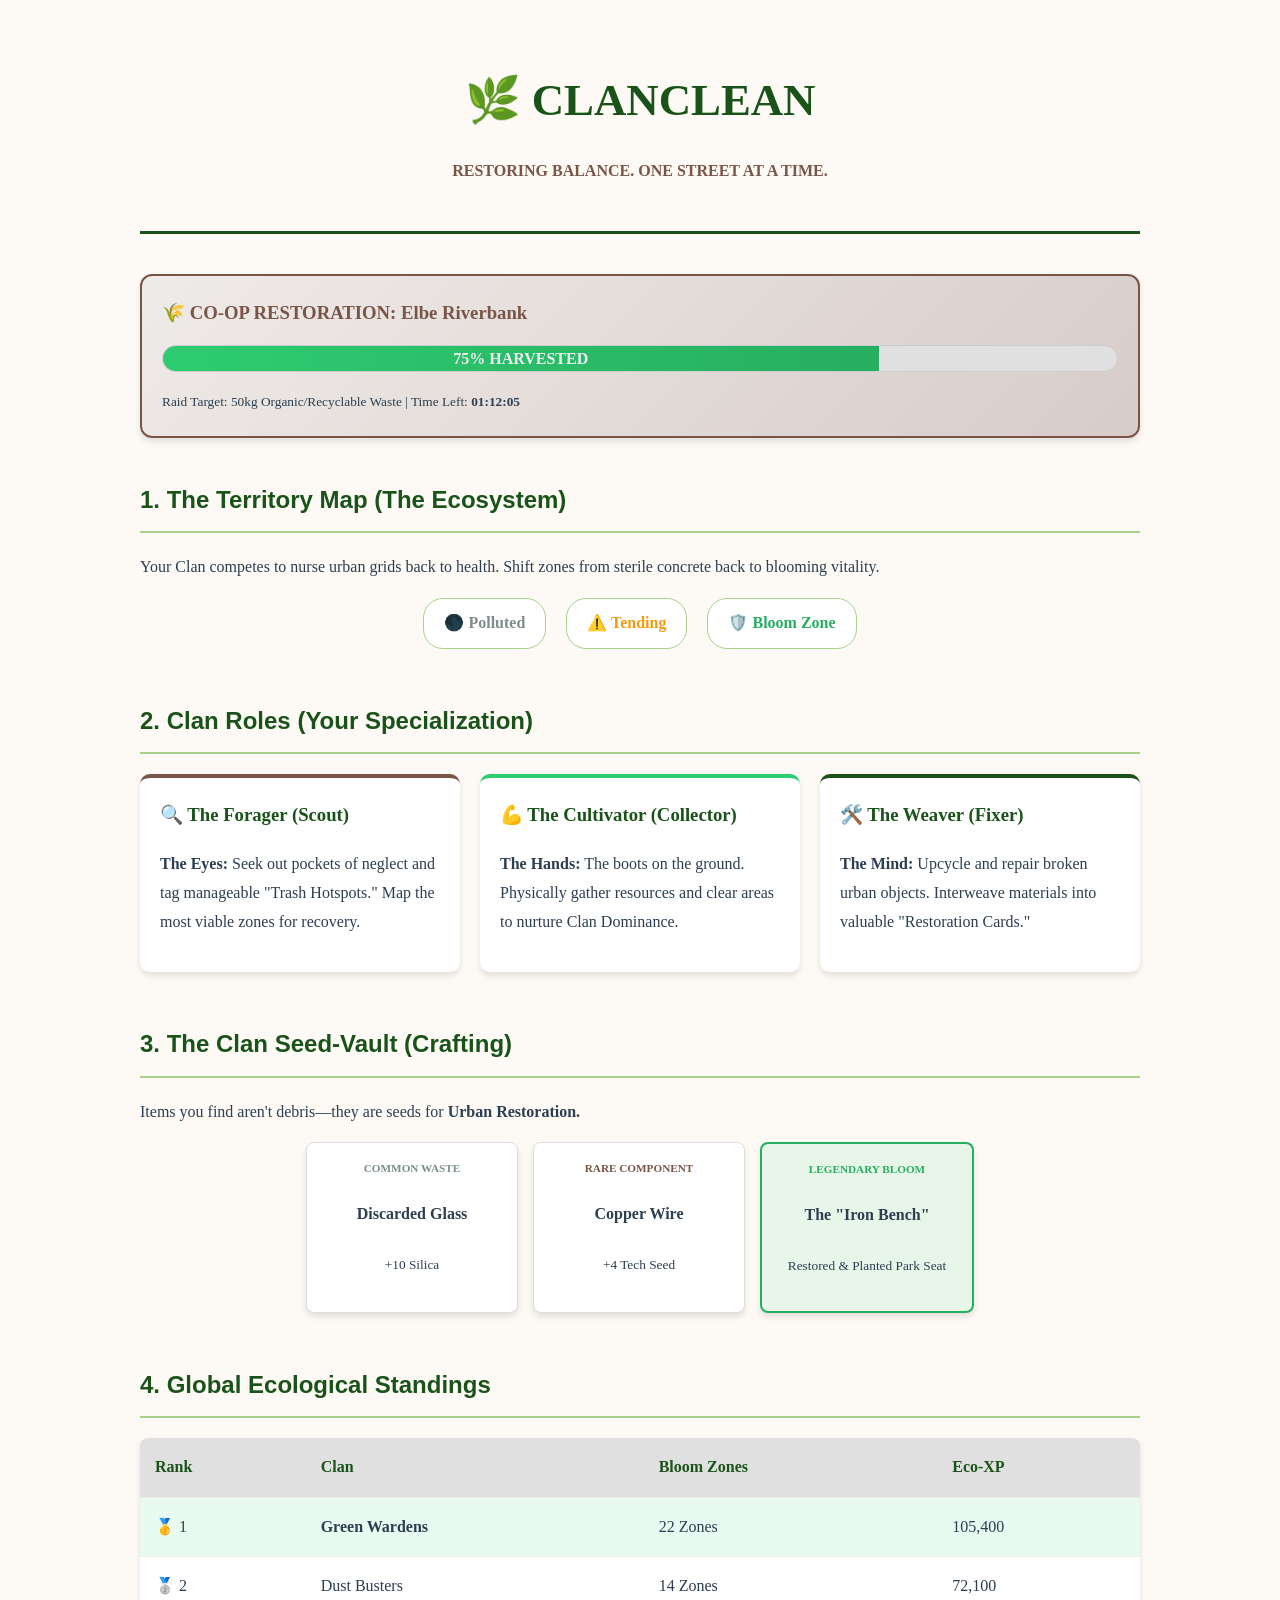
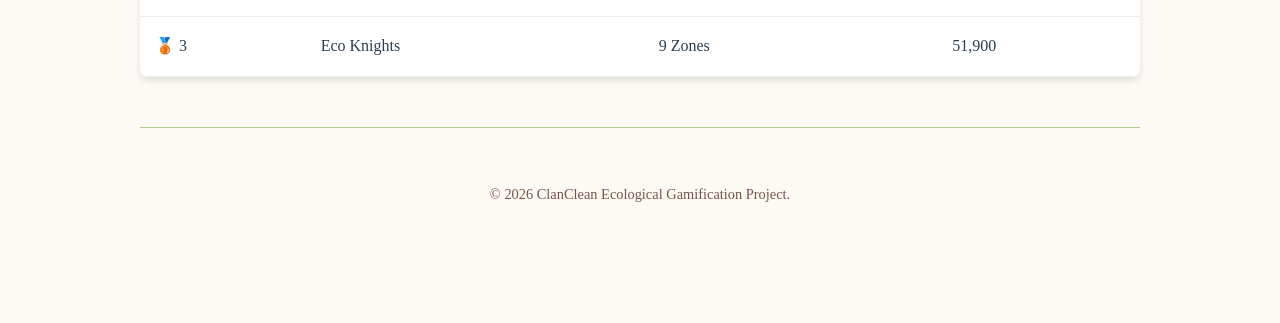
==== index.html @ 8241c1fa "Add files via upload" ====
<!DOCTYPE html>
<html lang="en">
<head>
    <meta charset="UTF-8">
    <meta name="viewport" content="width=device-width, initial-scale=1.0">
    <title>ClanClean | Nature Reclaiming the Streets</title>
    <style>
        /* Updated Nature/Earth Tone Palette */
        :root {
            /* Core Colors */
            --forest-green: #1a531a;    /* Titles, Main Borders */
            --moss-green: #a7d08c;      /* Backgrounds, Accents */
            --sapling-green: #2ecc71;   /* Active/Positive Indicators */
            --earth-brown: #795548;     /* Raid warning, Text highlights */
            
            /* Rarity/Status */
            --pollution-gray: #7f8c8d;
            --status-cleaning: #f39c12; /* Warm Orange/Yellow */
            --rarity-restored: #27ae60;
            
            /* Neutrals */
            --sand-bg: #fdfaf5;         /* Main Page Background */
            --stone-bg: #e0e0e0;        /* Alternative Backgrounds */
            --leaf-card: #ffffff;       /* Card Backgrounds */
            --text-dark: #2c3e50;
            --text-light: #ecf0f1;

            /* UI Effects */
            --shadow-soft: 0 4px 6px rgba(0, 0, 0, 0.1);
        }

        body {
            font-family: 'Georgia', serif; /* A softer, more organic serif font */
            background-color: var(--sand-bg);
            color: var(--text-dark);
            line-height: 1.8;
            margin: 0;
            padding: 0;
        }

        .container {
            max-width: 1000px;
            margin: 40px auto;
            padding: 20px;
        }

        header {
            text-align: center;
            border-bottom: 3px solid var(--forest-green);
            padding-bottom: 30px;
            margin-bottom: 40px;
            color: var(--forest-green);
        }

        h1 { font-size: 2.8rem; margin: 0; font-weight: bold; }
        .subtitle { color: var(--earth-brown); font-weight: bold; text-transform: uppercase; }

        /* Global Status Bar (Raid) - Now using Earth Browns */
        .raid-alert {
            background: linear-gradient(135deg, #efebe9, #d7ccc8);
            border: 2px solid var(--earth-brown);
            padding: 20px;
            border-radius: 12px;
            margin-bottom: 40px;
            box-shadow: var(--shadow-soft);
        }

        .progress-container {
            background: var(--stone-bg);
            border-radius: 20px;
            height: 25px;
            overflow: hidden;
            margin: 15px 0;
            border: 1px solid #ccc;
        }

        .progress-bar {
            background: linear-gradient(90deg, var(--sapling-green), var(--rarity-restored));
            height: 100%;
            text-align: center;
            font-weight: bold;
            color: var(--text-light);
            line-height: 25px;
            width: 75%; /* Updated progress */
            transition: width 1s ease-in-out;
        }

        /* Content Sections */
        section { margin-bottom: 50px; }
        h2 { 
            color: var(--forest-green); 
            border-bottom: 2px solid var(--moss-green); 
            padding-bottom: 10px; 
            font-family: 'Helvetica Neue', sans-serif; /* Clean sans-serif for headings */
        }

        /* Zone Status Icons */
        .zone-status {
            list-style: none;
            padding: 0;
            display: flex;
            gap: 20px;
            justify-content: center;
            flex-wrap: wrap;
        }
        
        .zone-status li {
            background: var(--leaf-card);
            padding: 10px 20px;
            border-radius: 20px;
            border: 1px solid var(--moss-green);
            font-weight: bold;
        }

        /* Role Cards - Softer and Greener */
        .roles-grid {
            display: grid;
            grid-template-columns: repeat(auto-fit, minmax(280px, 1fr));
            gap: 20px;
        }

        .role-card {
            background: var(--leaf-card);
            padding: 20px;
            border-radius: 10px;
            border-top: 4px solid var(--earth-brown);
            box-shadow: var(--shadow-soft);
        }
        
        .role-card h3 { color: var(--forest-green); margin-top: 0; }

        /* Crafting / Rarity Items (Clan Vault) */
        .vault-grid {
            display: flex;
            gap: 15px;
            flex-wrap: wrap;
            justify-content: center;
        }

        .item-card {
            background: var(--leaf-card);
            padding: 15px;
            border-radius: 8px;
            width: 180px;
            text-align: center;
            border: 1px solid #ddd;
            box-shadow: var(--shadow-soft);
        }

        .rarity-restored-item { 
            border: 2px solid var(--rarity-restored); 
            background-color: #e8f5e9;
        }
        
        .rarity-tag { font-size: 0.7rem; font-weight: bold; text-transform: uppercase; display: block; margin-bottom: 5px; }

        /* Leaderboard - Clean, Light table */
        table { width: 100%; border-collapse: collapse; background: var(--leaf-card); border-radius: 8px; overflow: hidden; box-shadow: var(--shadow-soft); }
        th, td { padding: 15px; text-align: left; border-bottom: 1px solid #eee; }
        th { background: var(--stone-bg); color: var(--forest-green); }
        .highlight { background: rgba(46, 204, 113, 0.1); } /* Light green highlight */

        footer { text-align: center; padding: 40px; color: var(--earth-brown); font-size: 0.9rem; border-top: 1px solid var(--moss-green); }
    </style>
</head>
<body>

<div class="container">
    <header>
        <h1>🌿 CLANCLEAN</h1>
        <p class="subtitle">RESTORING BALANCE. ONE STREET AT A TIME.</p>
    </header>

    <section class="raid-alert">
        <h3 style="margin:0; color: var(--earth-brown);">🌾 CO-OP RESTORATION: Elbe Riverbank</h3>
        <div class="progress-container">
            <div class="progress-bar">75% HARVESTED</div>
        </div>
        <p style="margin: 5px 0 0 0;"><small>Raid Target: 50kg Organic/Recyclable Waste | Time Left: <strong>01:12:05</strong></small></p>
    </section>

    <section>
        <h2>1. The Territory Map (The Ecosystem)</h2>
        <p>Your Clan competes to nurse urban grids back to health. Shift zones from sterile concrete back to blooming vitality.</p>
        <ul class="zone-status">
            <li style="color: var(--pollution-gray);">🌑 Polluted</li>
            <li style="color: var(--status-cleaning);">⚠️ Tending</li>
            <li style="color: var(--rarity-restored);">🛡️ Bloom Zone</li>
        </ul>
    </section>

    <section>
        <h2>2. Clan Roles (Your Specialization)</h2>
        <div class="roles-grid">
            <div class="role-card">
                <h3>🔍 The Forager (Scout)</h3>
                <p><strong>The Eyes:</strong> Seek out pockets of neglect and tag manageable "Trash Hotspots." Map the most viable zones for recovery.</p>
            </div>
            <div class="role-card" style="border-top-color: var(--sapling-green);">
                <h3>💪 The Cultivator (Collector)</h3>
                <p><strong>The Hands:</strong> The boots on the ground. Physically gather resources and clear areas to nurture Clan Dominance.</p>
            </div>
            <div class="role-card" style="border-top-color: var(--forest-green);">
                <h3>🛠️ The Weaver (Fixer)</h3>
                <p><strong>The Mind:</strong> Upcycle and repair broken urban objects. Interweave materials into valuable "Restoration Cards."</p>
            </div>
        </div>
    </section>

    <section>
        <h2>3. The Clan Seed-Vault (Crafting)</h2>
        <p>Items you find aren't debris—they are seeds for <strong>Urban Restoration.</strong></p>
        <div class="vault-grid">
            <div class="item-card">
                <span class="rarity-tag" style="color: var(--pollution-gray);">Common Waste</span>
                <h4>Discarded Glass</h4>
                <p><small>+10 Silica</small></p>
            </div>
            <div class="item-card">
                <span class="rarity-tag" style="color: var(--earth-brown);">Rare Component</span>
                <h4>Copper Wire</h4>
                <p><small>+4 Tech Seed</small></p>
            </div>
            <div class="item-card rarity-restored-item">
                <span class="rarity-tag" style="color: var(--rarity-restored);">Legendary Bloom</span>
                <h4>The "Iron Bench"</h4>
                <p><small>Restored & Planted Park Seat</small></p>
            </div>
        </div>
    </section>

    <section>
        <h2>4. Global Ecological Standings</h2>
        <table>
            <thead>
                <tr>
                    <th>Rank</th>
                    <th>Clan</th>
                    <th>Bloom Zones</th>
                    <th>Eco-XP</th>
                </tr>
            </thead>
            <tbody>
                <tr class="highlight">
                    <td>🥇 1</td>
                    <td><strong>Green Wardens</strong></td>
                    <td>22 Zones</td>
                    <td>105,400</td>
                </tr>
                <tr>
                    <td>🥈 2</td>
                    <td>Dust Busters</td>
                    <td>14 Zones</td>
                    <td>72,100</td>
                </tr>
                <tr>
                    <td>🥉 3</td>
                    <td>Eco Knights</td>
                    <td>9 Zones</td>
                    <td>51,900</td>
                </tr>
            </tbody>
        </table>
    </section>

    <footer>
        <p>&copy; 2026 ClanClean Ecological Gamification Project.</p>
    </footer>
</div>

</body>
</html>
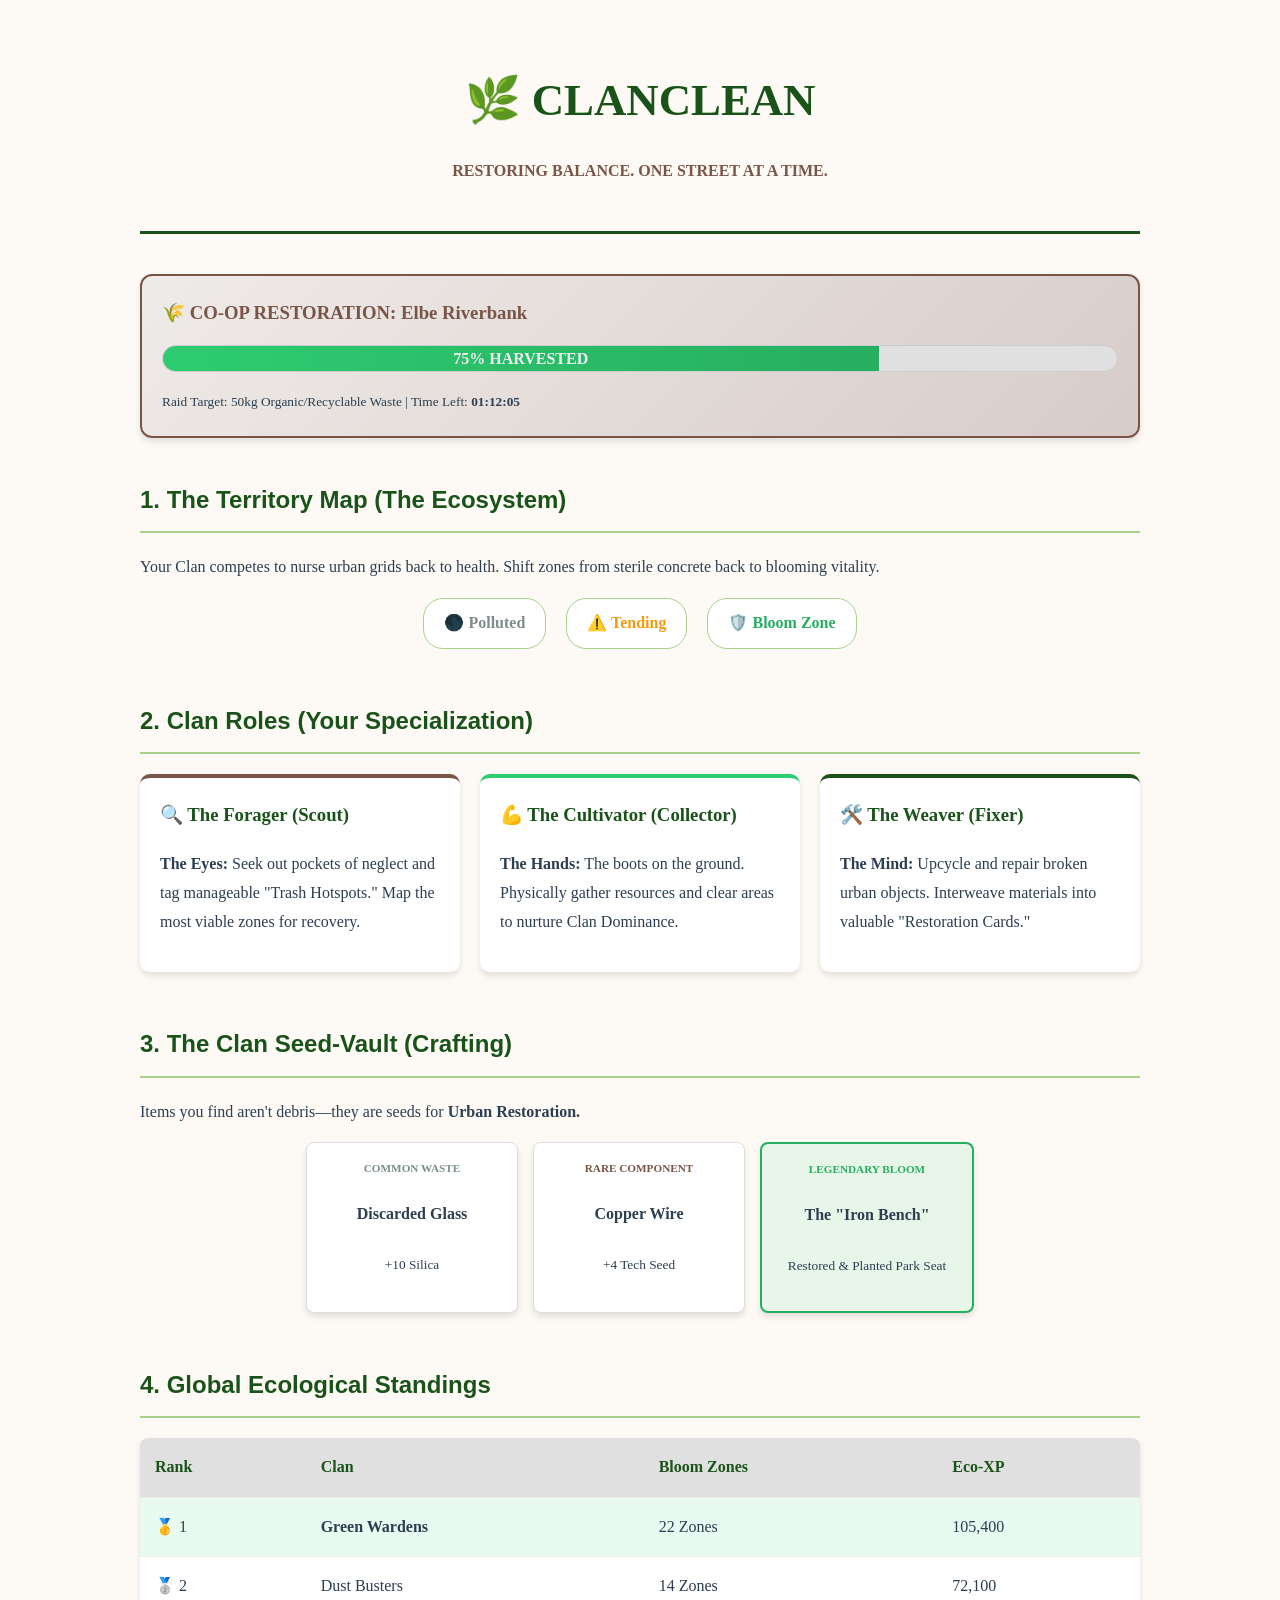
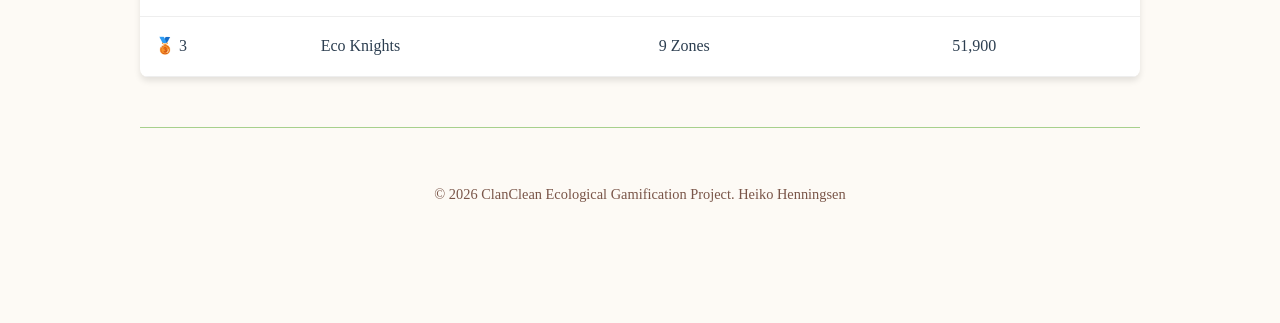
==== commit fe07603b: "Update index.html" ====
--- a/index.html
+++ b/index.html
@@ -264,9 +264,9 @@
     </section>
 
     <footer>
-        <p>&copy; 2026 ClanClean Ecological Gamification Project.</p>
+        <p>&copy; 2026 ClanClean Ecological Gamification Project. Heiko Henningsen</p>
     </footer>
 </div>
 
 </body>
-</html>+</html>
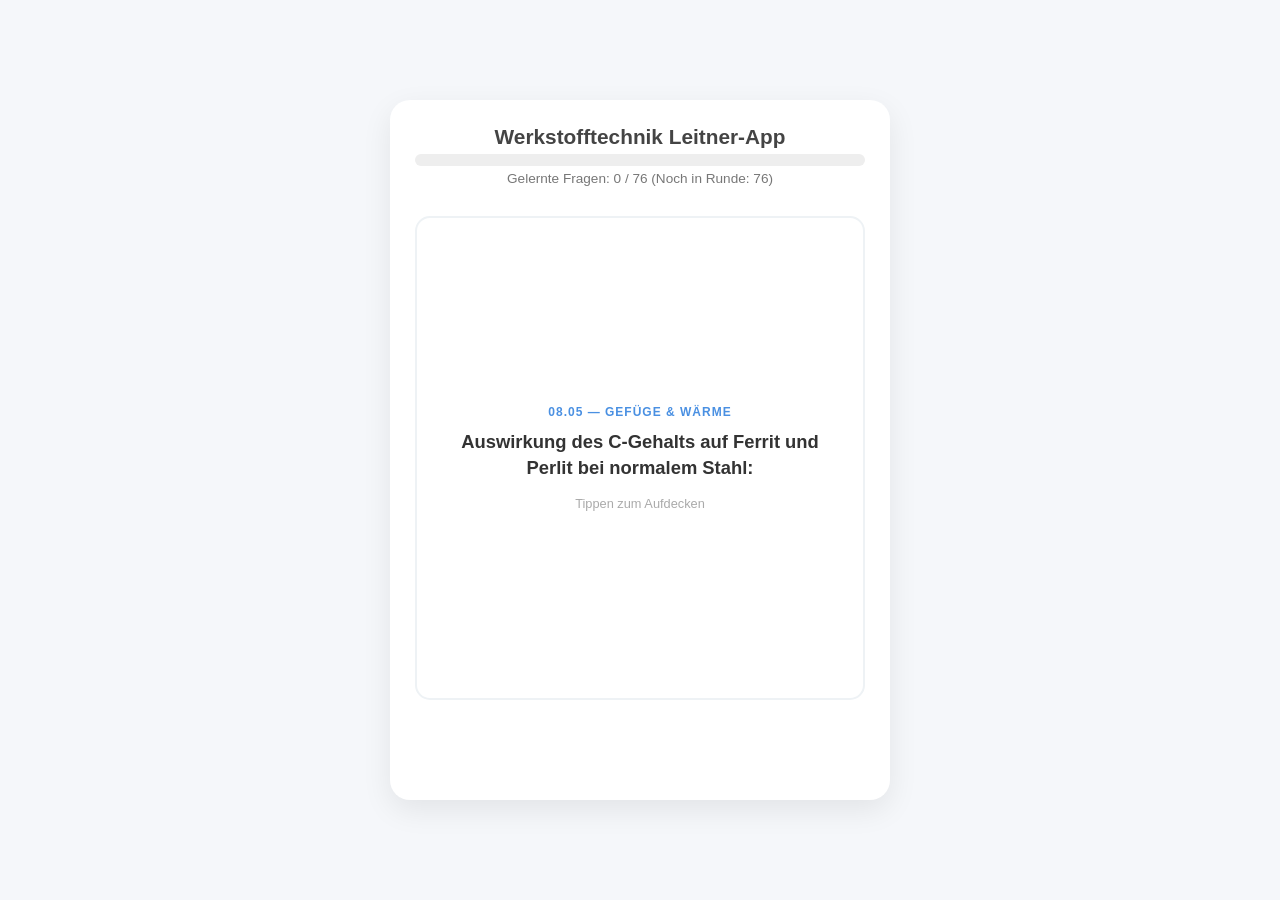
==== commit d5497137: "Rename werkstofftechnik.html to index.html" ====
--- a/index.html
+++ b/index.html
@@ -1,272 +1,291 @@
-<!DOCTYPE html>
-<html lang="en">
-<head>
-    <meta charset="UTF-8">
-    <meta name="viewport" content="width=device-width, initial-scale=1.0">
-    <title>ClanClean | Nature Reclaiming the Streets</title>
-    <style>
-        /* Updated Nature/Earth Tone Palette */
-        :root {
-            /* Core Colors */
-            --forest-green: #1a531a;    /* Titles, Main Borders */
-            --moss-green: #a7d08c;      /* Backgrounds, Accents */
-            --sapling-green: #2ecc71;   /* Active/Positive Indicators */
-            --earth-brown: #795548;     /* Raid warning, Text highlights */
-            
-            /* Rarity/Status */
-            --pollution-gray: #7f8c8d;
-            --status-cleaning: #f39c12; /* Warm Orange/Yellow */
-            --rarity-restored: #27ae60;
-            
-            /* Neutrals */
-            --sand-bg: #fdfaf5;         /* Main Page Background */
-            --stone-bg: #e0e0e0;        /* Alternative Backgrounds */
-            --leaf-card: #ffffff;       /* Card Backgrounds */
-            --text-dark: #2c3e50;
-            --text-light: #ecf0f1;
-
-            /* UI Effects */
-            --shadow-soft: 0 4px 6px rgba(0, 0, 0, 0.1);
-        }
-
-        body {
-            font-family: 'Georgia', serif; /* A softer, more organic serif font */
-            background-color: var(--sand-bg);
-            color: var(--text-dark);
-            line-height: 1.8;
-            margin: 0;
-            padding: 0;
-        }
-
-        .container {
-            max-width: 1000px;
-            margin: 40px auto;
-            padding: 20px;
-        }
-
-        header {
-            text-align: center;
-            border-bottom: 3px solid var(--forest-green);
-            padding-bottom: 30px;
-            margin-bottom: 40px;
-            color: var(--forest-green);
-        }
-
-        h1 { font-size: 2.8rem; margin: 0; font-weight: bold; }
-        .subtitle { color: var(--earth-brown); font-weight: bold; text-transform: uppercase; }
-
-        /* Global Status Bar (Raid) - Now using Earth Browns */
-        .raid-alert {
-            background: linear-gradient(135deg, #efebe9, #d7ccc8);
-            border: 2px solid var(--earth-brown);
-            padding: 20px;
-            border-radius: 12px;
-            margin-bottom: 40px;
-            box-shadow: var(--shadow-soft);
-        }
-
-        .progress-container {
-            background: var(--stone-bg);
-            border-radius: 20px;
-            height: 25px;
-            overflow: hidden;
-            margin: 15px 0;
-            border: 1px solid #ccc;
-        }
-
-        .progress-bar {
-            background: linear-gradient(90deg, var(--sapling-green), var(--rarity-restored));
-            height: 100%;
-            text-align: center;
-            font-weight: bold;
-            color: var(--text-light);
-            line-height: 25px;
-            width: 75%; /* Updated progress */
-            transition: width 1s ease-in-out;
-        }
-
-        /* Content Sections */
-        section { margin-bottom: 50px; }
-        h2 { 
-            color: var(--forest-green); 
-            border-bottom: 2px solid var(--moss-green); 
-            padding-bottom: 10px; 
-            font-family: 'Helvetica Neue', sans-serif; /* Clean sans-serif for headings */
-        }
-
-        /* Zone Status Icons */
-        .zone-status {
-            list-style: none;
-            padding: 0;
-            display: flex;
-            gap: 20px;
-            justify-content: center;
-            flex-wrap: wrap;
-        }
-        
-        .zone-status li {
-            background: var(--leaf-card);
-            padding: 10px 20px;
-            border-radius: 20px;
-            border: 1px solid var(--moss-green);
-            font-weight: bold;
-        }
-
-        /* Role Cards - Softer and Greener */
-        .roles-grid {
-            display: grid;
-            grid-template-columns: repeat(auto-fit, minmax(280px, 1fr));
-            gap: 20px;
-        }
-
-        .role-card {
-            background: var(--leaf-card);
-            padding: 20px;
-            border-radius: 10px;
-            border-top: 4px solid var(--earth-brown);
-            box-shadow: var(--shadow-soft);
-        }
-        
-        .role-card h3 { color: var(--forest-green); margin-top: 0; }
-
-        /* Crafting / Rarity Items (Clan Vault) */
-        .vault-grid {
-            display: flex;
-            gap: 15px;
-            flex-wrap: wrap;
-            justify-content: center;
-        }
-
-        .item-card {
-            background: var(--leaf-card);
-            padding: 15px;
-            border-radius: 8px;
-            width: 180px;
-            text-align: center;
-            border: 1px solid #ddd;
-            box-shadow: var(--shadow-soft);
-        }
-
-        .rarity-restored-item { 
-            border: 2px solid var(--rarity-restored); 
-            background-color: #e8f5e9;
-        }
-        
-        .rarity-tag { font-size: 0.7rem; font-weight: bold; text-transform: uppercase; display: block; margin-bottom: 5px; }
-
-        /* Leaderboard - Clean, Light table */
-        table { width: 100%; border-collapse: collapse; background: var(--leaf-card); border-radius: 8px; overflow: hidden; box-shadow: var(--shadow-soft); }
-        th, td { padding: 15px; text-align: left; border-bottom: 1px solid #eee; }
-        th { background: var(--stone-bg); color: var(--forest-green); }
-        .highlight { background: rgba(46, 204, 113, 0.1); } /* Light green highlight */
-
-        footer { text-align: center; padding: 40px; color: var(--earth-brown); font-size: 0.9rem; border-top: 1px solid var(--moss-green); }
-    </style>
-</head>
-<body>
-
-<div class="container">
-    <header>
-        <h1>🌿 CLANCLEAN</h1>
-        <p class="subtitle">RESTORING BALANCE. ONE STREET AT A TIME.</p>
-    </header>
-
-    <section class="raid-alert">
-        <h3 style="margin:0; color: var(--earth-brown);">🌾 CO-OP RESTORATION: Elbe Riverbank</h3>
-        <div class="progress-container">
-            <div class="progress-bar">75% HARVESTED</div>
-        </div>
-        <p style="margin: 5px 0 0 0;"><small>Raid Target: 50kg Organic/Recyclable Waste | Time Left: <strong>01:12:05</strong></small></p>
-    </section>
-
-    <section>
-        <h2>1. The Territory Map (The Ecosystem)</h2>
-        <p>Your Clan competes to nurse urban grids back to health. Shift zones from sterile concrete back to blooming vitality.</p>
-        <ul class="zone-status">
-            <li style="color: var(--pollution-gray);">🌑 Polluted</li>
-            <li style="color: var(--status-cleaning);">⚠️ Tending</li>
-            <li style="color: var(--rarity-restored);">🛡️ Bloom Zone</li>
-        </ul>
-    </section>
-
-    <section>
-        <h2>2. Clan Roles (Your Specialization)</h2>
-        <div class="roles-grid">
-            <div class="role-card">
-                <h3>🔍 The Forager (Scout)</h3>
-                <p><strong>The Eyes:</strong> Seek out pockets of neglect and tag manageable "Trash Hotspots." Map the most viable zones for recovery.</p>
-            </div>
-            <div class="role-card" style="border-top-color: var(--sapling-green);">
-                <h3>💪 The Cultivator (Collector)</h3>
-                <p><strong>The Hands:</strong> The boots on the ground. Physically gather resources and clear areas to nurture Clan Dominance.</p>
-            </div>
-            <div class="role-card" style="border-top-color: var(--forest-green);">
-                <h3>🛠️ The Weaver (Fixer)</h3>
-                <p><strong>The Mind:</strong> Upcycle and repair broken urban objects. Interweave materials into valuable "Restoration Cards."</p>
-            </div>
-        </div>
-    </section>
-
-    <section>
-        <h2>3. The Clan Seed-Vault (Crafting)</h2>
-        <p>Items you find aren't debris—they are seeds for <strong>Urban Restoration.</strong></p>
-        <div class="vault-grid">
-            <div class="item-card">
-                <span class="rarity-tag" style="color: var(--pollution-gray);">Common Waste</span>
-                <h4>Discarded Glass</h4>
-                <p><small>+10 Silica</small></p>
-            </div>
-            <div class="item-card">
-                <span class="rarity-tag" style="color: var(--earth-brown);">Rare Component</span>
-                <h4>Copper Wire</h4>
-                <p><small>+4 Tech Seed</small></p>
-            </div>
-            <div class="item-card rarity-restored-item">
-                <span class="rarity-tag" style="color: var(--rarity-restored);">Legendary Bloom</span>
-                <h4>The "Iron Bench"</h4>
-                <p><small>Restored & Planted Park Seat</small></p>
-            </div>
-        </div>
-    </section>
-
-    <section>
-        <h2>4. Global Ecological Standings</h2>
-        <table>
-            <thead>
-                <tr>
-                    <th>Rank</th>
-                    <th>Clan</th>
-                    <th>Bloom Zones</th>
-                    <th>Eco-XP</th>
-                </tr>
-            </thead>
-            <tbody>
-                <tr class="highlight">
-                    <td>🥇 1</td>
-                    <td><strong>Green Wardens</strong></td>
-                    <td>22 Zones</td>
-                    <td>105,400</td>
-                </tr>
-                <tr>
-                    <td>🥈 2</td>
-                    <td>Dust Busters</td>
-                    <td>14 Zones</td>
-                    <td>72,100</td>
-                </tr>
-                <tr>
-                    <td>🥉 3</td>
-                    <td>Eco Knights</td>
-                    <td>9 Zones</td>
-                    <td>51,900</td>
-                </tr>
-            </tbody>
-        </table>
-    </section>
-
-    <footer>
-        <p>&copy; 2026 ClanClean Ecological Gamification Project. Heiko Henningsen</p>
-    </footer>
-</div>
-
-</body>
-</html>
+<!DOCTYPE html>
+<html lang="de">
+<head>
+    <meta charset="UTF-8">
+    <meta name="viewport" content="width=device-width, initial-scale=1.0, maximum-scale=1.0, user-scalable=no">
+    <title>Lernapp Werkstofftechnik</title>
+    <style>
+        :root {
+            --bg-color: #f5f7fa;
+            --card-bg: #ffffff;
+            --text-color: #333333;
+            --primary: #4a90e2;
+            --green: #2ecc71;
+            --yellow: #f1c40f;
+            --red: #e74c3c;
+        }
+        * { box-sizing: border-box; margin: 0; padding: 0; font-family: -apple-system, BlinkMacSystemFont, "Segoe UI", Roboto, sans-serif; }
+        body { background-color: var(--bg-color); color: var(--text-color); display: flex; flex-direction: column; align-items: center; justify-content: center; min-height: 100vh; padding: 20px; }
+        .app-container { width: 100%; max-width: 500px; background: var(--card-bg); padding: 25px; border-radius: 20px; box-shadow: 0 10px 30px rgba(0,0,0,0.08); display: flex; flex-direction: column; height: 85vh; max-height: 700px; }
+        header { margin-bottom: 15px; }
+        h1 { font-size: 1.3rem; text-align: center; margin-bottom: 5px; color: #444; }
+        .progress-container { background: #eee; border-radius: 10px; height: 12px; width: 100%; overflow: hidden; margin-bottom: 5px; }
+        .progress-bar { background: var(--primary); height: 100%; width: 0%; transition: width 0.3s ease; }
+        .stats { font-size: 0.85rem; text-align: center; color: #777; }
+        .card-area { flex: 1; display: flex; align-items: center; justify-content: center; margin: 15px 0; perspective: 1000px; cursor: pointer; }
+        .card { width: 100%; height: 100%; position: relative; transform-style: preserve-3d; transition: transform 0.6s; border: 2px solid #eef2f5; border-radius: 15px; background: #fff; }
+        .card.flipped { transform: rotateY(180deg); }
+        .card-front, .card-back { position: absolute; width: 100%; height: 100%; backface-visibility: hidden; display: flex; flex-direction: column; align-items: center; justify-content: center; padding: 20px; text-align: center; overflow-y: auto; }
+        .card-back { transform: rotateY(180deg); background-color: #fafbfc; }
+        .category { font-size: 0.75rem; font-weight: bold; text-transform: uppercase; color: var(--primary); letter-spacing: 1px; margin-bottom: 10px; }
+        .question-text { font-size: 1.15rem; font-weight: 600; line-height: 1.4; }
+        .answer-text { font-size: 1.05rem; line-height: 1.5; color: #444; }
+        .hint { font-size: 0.8rem; color: #aaa; margin-top: 15px; }
+        .controls { display: flex; justify-content: space-between; gap: 10px; height: 60px; opacity: 0; pointer-events: none; transition: opacity 0.2s; }
+        .controls.visible { opacity: 1; pointer-events: auto; }
+        .btn { flex: 1; border: none; border-radius: 12px; color: white; font-weight: bold; font-size: 1rem; cursor: pointer; display: flex; align-items: center; justify-content: center; transition: transform 0.1s; }
+        .btn:active { transform: scale(0.95); }
+        .btn-red { background-color: var(--red); }
+        .btn-yellow { background-color: var(--yellow); color: #333; }
+        .btn-green { background-color: var(--green); }
+        .end-screen { text-align: center; display: none; flex-direction: column; align-items: center; justify-content: center; height: 100%; }
+        .end-screen h2 { color: var(--green); margin-bottom: 15px; }
+        .restart-btn { background: var(--primary); border: none; color: white; padding: 12px 25px; border-radius: 10px; font-weight: bold; margin-top: 20px; cursor: pointer; }
+    </style>
+</head>
+<body>
+
+<div class="app-container">
+    <header>
+        <h1>Werkstofftechnik Leitner-App</h1>
+        <div class="progress-container">
+            <div class="progress-bar" id="progressBar"></div>
+        </div>
+        <div class="stats" id="statsText">Gelernte Fragen: 0 / 0</div>
+    </header>
+
+    <div class="card-area" id="cardArea" onclick="flipCard()">
+        <div class="card" id="card">
+            <div class="card-front">
+                <div class="category" id="catFront">Kategorie</div>
+                <div class="question-text" id="qText">Frage wird geladen...</div>
+                <div class="hint">Tippen zum Aufdecken</div>
+            </div>
+            <div class="card-back">
+                <div class="category" id="catBack">Kategorie</div>
+                <div class="answer-text" id="aText">Antwort wird geladen...</div>
+                <div class="hint">Wie sicher fühlst du dich?</div>
+            </div>
+        </div>
+        <div class="end-screen" id="endScreen">
+            <h2>Hervorragend! 🎉</h2>
+            <p>Du hast alle Fragen erfolgreich gelernt und dich überall sicher gefühlt!</p>
+            <button class="restart-btn" onclick="restartApp()">Fortschritt zurücksetzen & Neu starten</button>
+        </div>
+    </div>
+
+    <div class="controls" id="controls">
+        <button class="btn btn-red" onclick="handleFeedback('red', event)">🔴 Unsicher</button>
+        <button class="btn btn-yellow" onclick="handleFeedback('yellow', event)">🟡 Neutral</button>
+        <button class="btn btn-green" onclick="handleFeedback('green', event)">🟢 Sicher</button>
+    </div>
+</div>
+
+<script>
+    const rawQuestions = [
+        // 27.03.2026
+        { cat: "27.03 — Grundlagen", q: "Was ist ein Werkstoff?", a: "Ein Festkörper (Material), der aufgrund seiner gezielten Eigenschaften zur Herstellung von Bauteilen, Werkzeugen oder Produkten verwendet wird." },
+        { cat: "27.03 — Grundlagen", q: "Welche Werkstoffhauptgruppen gibt es?", a: "Metalle, Polymere (Kunststoffe), Keramiken (inkl. Gläser) und Verbundwerkstoffe." },
+        { cat: "27.03 — Grundlagen", q: "Wie ist die Wechselwirkung zwischen WT – FT – KT?", a: "WT bestimmt die Eigenschaften, FT formt den Werkstoff/verändert das Gefüge, KT legt die Form fest und stellt Belastungsanforderungen. Sie beeinflussen sich gegenseitig im Kreis." },
+        { cat: "27.03 — Grundlagen", q: "Wie sind Metalle aufgebaut?", a: "Aus Atomen, die durch die Metallbindung zusammengehalten werden und sich geometrisch regelmäßig in einem Kristallgitter anordnen." },
+        { cat: "27.03 — Grundlagen", q: "Wie unterscheiden sich Glas und Keramik?", a: "Glas: Amorpher Aufbau, schmilzt über weiten Temperaturbereich.<br>Keramik: Kristalliner Aufbau, meist definiert spröde mit festem Schmelz-/Zersetzungspunkt." },
+        { cat: "27.03 — Grundlagen", q: "Wozu wird Werkstofftechnik gebraucht?", a: "Um Werkstoffverhalten unter Last zu verstehen, Versagen zu verhindern, optimale Fertigungsprozesse zu wählen und Werkstoffe gezielt auszuwählen." },
+        
+        // 10.04.2026
+        { cat: "10.04 — Kristallstrukturen", q: "Unterschied Realkristall und Idealkristall?", a: "Idealkristall: Fehlerfrei und unendlich ausgedehnt.<br>Realkristall: Besitzt immer Gitterbaufehler (Leerstellen, Versetzungen, Korngrenzen etc.)." },
+        { cat: "10.04 — Kristallstrukturen", q: "Welche Arten von Versetzungen gibt es im Metallgitter?", a: "Stufenversetzungen und Schraubenversetzungen (sowie Mischformen)." },
+        { cat: "10.04 — Kristallstrukturen", q: "Welche Arten von kubischen Gittertypen gibt es?", a: "Kubisch-primitiv (kp), Kubisch-raumzentriert (krz) und Kubisch-flächenzentriert (kfz)." },
+        { cat: "10.04 — Kristallstrukturen", q: "Welche Arten orthorhombischer Gittertypen gibt es?", a: "Orthorhombisch-primitiv, -basiszentriert, -raumzentriert und -flächenzentriert." },
+        { cat: "10.04 — Kristallstrukturen", q: "Durch welche Größen wird ein Metallgitter beschrieben?", a: "Durch die Gitterkonstanten (Achsenlängen a, b, c) und die Interaxialwinkel (&alpha;, &beta;, &gamma;)." },
+        { cat: "10.04 — Kristallstrukturen", q: "Wie heißen die Gitterlücken in Atomgittern?", a: "Tetraederlücken und Oktaederlücken." },
+        { cat: "10.04 — Kristallstrukturen", q: "Woraus setzt sich ein Gleitsystem zusammen?", a: "Aus einer Gleitebene und einer darin liegenden Gleitrichtung." },
+        { cat: "10.04 — Kristallstrukturen", q: "Nenne Metalle im krz-Gitter bei Raumtemperatur:", a: "Ferrit (&alpha;-Fe), Chrom (Cr), Wolfram (W), Molybdän (Mo), Vanadium (V)." },
+        { cat: "10.04 — Kristallstrukturen", q: "Nenne Metalle im kfz-Gitter bei Raumtemperatur:", a: "Aluminium (Al), Kupfer (Cu), Nickel (Ni), Blei (Pb), Gold (Au), Silber (Ag)." },
+
+        // 17.04.2026
+        { cat: "17.04 — Gitterstörungen", q: "Nenne Punkt-, linien-, flächen- und räumliche Gitterstörungen:", a: "0D (Punkt): Leerstellen, Zwischengitter-/Fremdatome.<br>1D (Linie): Stufen-/Schraubenversetzungen.<br>2D (Fläche): Korn-/Phasengrenzen, Stapelfehler.<br>3D (Raum): Poren, Einschluss-Partikel, Risse." },
+        { cat: "17.04 — Gitterstörungen", q: "Orientierung des Burgers-Vektors bei einer Stufenversetzung?", a: "Er steht senkrecht (90&deg;) zur Versetzungslinie." },
+        { cat: "17.04 — Gitterstörungen", q: "Unterschied Stufen- und Schraubenversetzung anhand des Burgersvektors:", a: "Stufenversetzung: Burgersvektor steht senkrecht zur Versetzungslinie.<br>Schraubenversetzung: Burgersvektor verläuft parallel zu ihr." },
+        { cat: "17.04 — Gitterstörungen", q: "Verlauf der Stärke des Spannungszustands um eine Versetzungslinie:", a: "Im Kern extrem hoch; fällt mit zunehmendem Radius r proportional zu 1/r ab." },
+        { cat: "17.04 — Gitterstörungen", q: "An welchen Stellen treten bei einem Mikroriss die Maximalspannungen auf?", a: "Direkt an der Rissspitze (aufgrund der Geometrie der Kerbwirkung)." },
+
+        // 24.04.2026
+        { cat: "24.04 — Verfestigung", q: "Wie heißen die Ebenen, in denen sich Versetzungen bewegen können?", a: "Gleitebenen." },
+        { cat: "24.04 — Verfestigung", q: "Wieso ist die Festigkeit amorpher Metalle außergewöhnlich hoch?", a: "Weil sie keine kristalline Fernordnung besitzen; daher existieren keine Versetzungen, die durch das Gitter wandern und plastische Verformung erleichtern könnten." },
+        { cat: "24.04 — Verfestigung", q: "Wieso ist die Festigkeit metallischer Whisker außergewöhnlich hoch?", a: "Weil sie nahezu perfekte Einkristalle sind, die fast vollständig frei von Versetzungen sind (Annäherung an die theoretische Trennfestigkeit)." },
+        { cat: "24.04 — Verfestigung", q: "Warum ist die experimentelle Schubspannung höher als die theoretische Peierlsspannung?", a: "Weil im Realkristall zusätzliche Hindernisse (Mischkristallatome, Korngrenzen, andere Versetzungen) die Bewegung blockieren und Kraft erfordern." },
+        { cat: "24.04 — Verfestigung", q: "Die vier Komponenten der Festigkeitserhöhung (Verfestigungsmechanismen):", a: "1. Mischkristallverfestigung<br>2. Kaltverfestigung / Versetzungsverfestigung<br>3. Korngrenzenverfestigung (Hall-Petch)<br>4. Ausscheidungsverfestigung" },
+        { cat: "24.04 — Verfestigung", q: "Welcher physikalische Mechanismus liegt den 4 Verfestigungen zugrunde?", a: "Alle beruhen auf dem gleichen Prinzip: Sie erschweren, blockieren oder behindern die freie Bewegung von Versetzungen im Gitter." },
+        { cat: "24.04 — Verfestigung", q: "Warum wird zwischen R_eH und R_eL unterschieden und wieso fällt die Spannung ab?", a: "Ursache: Versetzungen werden von einer 'Cottrell-Wolke' (Fremdatome) blockiert.<br>Abfall: Bei Erreichen von R_eH reißen sie sich schlagartig los; für die Weiterbewegung reicht weniger Spannung (R_eL)." },
+        { cat: "24.04 — Verfestigung", q: "Wieso erhöhen kleinere Körner die Festigkeit?", a: "Mehr Korngrenzenfläche pro Volumen. An Korngrenzen stauen sich Versetzungen auf, da sie dort ihre Richtung ändern müssen (Hall-Petch)." },
+        { cat: "24.04 — Verfestigung", q: "Verhältnis maximale Schubspannung zu Zugspannung bei einachsiger Zugbeanspruchung:", a: "Die maximale Schubspannung beträgt genau die Hälfte der axialen Zugspannung: &tau;<sub>max</sub> = &sigma; / 2 (Schmid'sches Gesetz)." },
+        { cat: "24.04 — Verfestigung", q: "In welchem Winkel steht die Ebene maximaler Schubspannungen zur Kraftangriffslinie?", a: "In einem Winkel von 45&deg;." },
+        { cat: "24.04 — Verfestigung", q: "Unterschied Gleitband und Gleitebene?", a: "Gleitebene: Mikroskopische Atomebene.<br>Gleitband: Makroskopisch sichtbares Bündel aus sehr vielen, eng beieinander liegenden Gleitebenen." },
+        { cat: "24.04 — Verfestigung", q: "Was versteht man unter Annihilation von Versetzungen?", a: "Das gegenseitige Auslöschen zweier aufeinandertreffender Versetzungen mit entgegengesetztem Vorzeichen." },
+        { cat: "24.04 — Verfestigung", q: "Wie überwindet eine Versetzung ein Teilchen und welche werden geschnitten/umgangen?", a: "Schneiden: Kleine, kohärente Teilchen werden glatt durchschnitten.<br>Umgang (Orowan): Große, inkohärente Teilchen werden umgangen; Versetzung hinterlässt einen Versetzungsring." },
+
+        // 08.05.2026
+        { cat: "08.05 — Gefüge & Wärme", q: "Verfahren des Ätzens und Auswirkung auf das Schliffbild:", a: "Komponentenätzung: Greift Korngrenzen stärker an; Vertiefungen streuen Licht -> erscheinen dunkel.<br>Kornflächenätzung: Färbt Körner je nach Orientierung unterschiedlich (Hell-Dunkel-Kontraste)." },
+        { cat: "08.05 — Gefüge & Wärme", q: "Formmerkmale von Martensit:", a: "Nadeliges, nadelförmig-verzweigtes oder plattenförmiges Gefügebild ('Strohmatte')." },
+        { cat: "08.05 — Gefüge & Wärme", q: "Prinzip der Entstehung von Martensit:", a: "Austenit (kfz) wird extrem schnell (über kritischer Abkühlgeschwindigkeit) abgeschreckt. Keine Zeit für Kohlenstoffdiffusion. Gitter klappt schlagartig in verzerrtes, tetragonales krz-Gitter um." },
+        { cat: "08.05 — Gefüge & Wärme", q: "Mechanische Eigenschaften von Martensit:", a: "Extrem hohe Härte und Zugfestigkeit, jedoch sehr spröde und geringe Zähigkeit (hohe Rissanfälligkeit)." },
+        { cat: "08.05 — Gefüge & Wärme", q: "Formmerkmale von Ferrit, Perlit und seine Bestandteile:", a: "Ferrit: Helle, polygonale Körner.<br>Perlit: Streifiges, lamellares Aussehen (Zebramuster).<br>Bestandteile Perlit: Ferrit (&alpha;-Fe) und Zementit (Fe3C)." },
+        { cat: "08.05 — Gefüge & Wärme", q: "Mechanische Eigenschaften von Perlit:", a: "Gute Festigkeit bei mittlerer Härte und moderater Verformbarkeit (ausgewogenes Verhältnis)." },
+        { cat: "08.05 — Gefüge & Wärme", q: "Fehlerarten beim Randschichthärten durch Kohlenstoffgehalt:", a: "Überkohlung: Zu viel C führt zu sprödem Restaustenit oder Korngrenzenzementit.<br>Entkohlung: C-Verlust führt zu mangelnder Härteannahme (weiche Randschicht)." },
+        { cat: "08.05 — Gefüge & Wärme", q: "Auswirkung des C-Gehalts auf Ferrit und Perlit bei normalem Stahl:", a: "Je höher der Kohlenstoffgehalt (bis 0,8% C), desto geringer wird der helle Ferritanteil und desto höher der dunkle Perlitanteil." },
+        { cat: "08.05 — Gefüge & Wärme", q: "Vorteile von Gewinderollen gegenüber Gewindeschneiden:", a: "Ununterbrochener Faserverlauf (höhere Festigkeit), Kaltverfestigung der Oberfläche, Druckeigenspannungen im Grund (Schwingfestigkeit), spanlos." },
+        { cat: "08.05 — Gefüge & Wärme", q: "Was macht das Ätzverfahren nach Fry sichtbar?", a: "Es macht plastisch verformte Bereiche (Kaltverformungszonen/Gleitlinien) durch Bindung von Stickstoff an Gitterfehlern sichtbar." },
+
+        // 29.05.2026
+        { cat: "29.05 — Prüfung & Schwingung", q: "Unterschied homogene und heterogene Gefüge:", a: "Homogen: Besteht aus nur einer einzigen Phase.<br>Heterogen: Besteht aus einem Gemisch von zwei oder mehr unterschiedlichen Phasen." },
+        { cat: "29.05 — Prüfung & Schwingung", q: "Optisches Erscheinungsbild eines 0,45 % C-Stahls:", a: "Gemischtes Gefüge aus ca. zur Hälfte hellen Flächen (Ferrit) und zur Hälfte dunklen, streifigen Bereichen (Perlit)." },
+        { cat: "29.05 — Prüfung & Schwingung", q: "Optisches Erscheinungsbild eines Härtegefüges mit Bainit und Martensit (0,45 % C):", a: "Sehr feines, nadeliges Mischgefüge. Hellere Nadeln sind Martensit, eingebettet in dunklere, buschigen/nadelförmigen Strukturen des Bainits." },
+        { cat: "29.05 — Prüfung & Schwingung", q: "Anwendungsfälle für Härteprüfung:", a: "Wareneingangskontrolle, Überprüfung von Wärmebehandlungen (Härtetiefe), zerstörungsfreie Bauteilprüfung, Qualitätsüberwachung." },
+        { cat: "29.05 — Prüfung & Schwingung", q: "Drei gängige Härteprüfverfahren:", a: "Vickers (HV), Rockwell (HRC/HRB) und Brinell (HBW)." },
+        { cat: "29.05 — Prüfung & Schwingung", q: "Werkstoffkennwerte aus dem Zugversuch:", a: "Elastizitätsmodul (E), Streckgrenze (R_e) bzw. Dehngrenze (R_p0,2), Zugfestigkeit (R_m), Bruchdehnung (A), Bruchinschnürung (Z)." },
+        { cat: "29.05 — Prüfung & Schwingung", q: "Was beschreibt der Elastizitätsmodul (E-Modul)?", a: "Die Steifigkeit eines Werkstoffs (Widerstand gegen elastische Verformung im Hooke'schen Bereich)." },
+        { cat: "29.05 — Prüfung & Schwingung", q: "Größenordnungen der E-Module (Al, Cu, Stahl):", a: "Alu: ca. 70 GPa | Kupfer/Messing: ca. 100-120 GPa | Stahl/Eisen: ca. 210 GPa." },
+        { cat: "29.05 — Prüfung & Schwingung", q: "Wieso wird Rp0,2 anstatt der Streckgrenze Re ermittelt?", a: "Weil viele Werkstoffe (Alu, kfz-Metalle) keine ausgeprägte, visuelle Streckgrenze besitzen. Rp0,2 definiert die Spannung bei 0,2% bleibender Verformung." },
+        { cat: "29.05 — Prüfung & Schwingung", q: "Zwei Anteile der Gesamtdehnung und Name vor Einschnürung:", a: "Elastische und plastische Dehnung. Der plastische Anteil vor der Einschnürung heißt Gleichmaßdehnung." },
+        { cat: "29.05 — Prüfung & Schwingung", q: "Die 4 Typen von Verfestigungskurven:", a: "1. Linear-elastisch ideal-plastisch<br>2. Linear-elastisch mit linearer Verfestigung<br>3. Linear-elastisch mit parabolischer Verfestigung<br>4. Starr-ideal-plastisch" },
+        { cat: "29.05 — Prüfung & Schwingung", q: "Prozesstechnische Beeinflussung ohne Legieren:", a: "Thermisch (Glühen, Härten, Anlassen) und mechanisch (Kaltwalzen, Schmieden, Kugelstrahlen)." },
+        { cat: "29.05 — Prüfung & Schwingung", q: "Unterschied spröde und duktil im Diagramm:", a: "Spröde: Steiler elastischer Anstieg, bricht abrupt ohne nennenswerte plastische Verformung.<br>Duktil: Zeigt nach Elastizitätsgrenze weiten Bereich plastischer Verformung." },
+        { cat: "29.05 — Prüfung & Schwingung", q: "Für welche Beanspruchungsfälle sind Kennwerte des Zugversuchs relevant?", a: "Für statisch oder quasi-statisch belastete Bauteile zur Auslegung gegen Verformung (R_e) oder Bruch (R_m)." },
+        { cat: "29.05 — Prüfung & Schwingung", q: "Zwei Spannungskomponenten schwingender Belastung:", a: "Oberspannung (&sigma;_o) und Unterspannung (&sigma;_u) [bzw. Mittelspannung &sigma;_m und Ausschlagspannung &sigma;_a]." },
+        { cat: "29.05 — Prüfung & Schwingung", q: "Versuch zur Ermittlung der Dauerfestigkeit & Aufbau:", a: "Wöhlerversuch. Rotierende Probe unter definierter Last zyklisch beansprucht. Im Diagramm (Wöhlerlinie) wird Ausschlagspannung gegen log. Spielzahl N aufgetragen." },
+        { cat: "29.05 — Prüfung & Schwingung", q: "Welcher Sonderfall ist die Wechselfestigkeit &sigma;_w?", a: "Der Sonderfall, bei dem die Mittelspannung exakt Null ist (&sigma;_m = 0). Reine, symmetrische Schwingung." },
+        { cat: "29.05 — Prüfung & Schwingung", q: "Unterschied Wöhlerkurve Typ-I und Typ-II:", a: "Typ-I (ferritische Stähle): Knickt ab (N &approx; 10^6 - 10^7) in Waagerechte -> echte Dauerfestigkeit.<br>Typ-II (Alu, kfz): Fällt kontinuierlich ab -> nur Zeitfestigkeit." },
+        { cat: "29.05 — Prüfung & Schwingung", q: "Optische Merkmale eines Schwingbruchs:", a: "Glatter Dauerbruchbereich mit charakteristischen Rastlinien (Muschellinien) und ein rauer Restbruchbereich." },
+        { cat: "29.05 — Prüfung & Schwingung", q: "Welche zyklische Beanspruchung ist am versagenskritischsten?", a: "Die Zug-Druck-Beanspruchung, da der gesamte Querschnitt maximal gleichmäßig auf Zug belastet wird." },
+        { cat: "29.05 — Prüfung & Schwingung", q: "Prozesstechnische Optimierung der zyklischen Beanspruchbarkeit:", a: "Oberflächenhärten, mechanisches Verfestigen (Kugelstrahlen, Festwalzen) für Druckeigenspannungen, Polieren (Vermeidung von Kerben)." },
+
+        // 05.06.2026
+        { cat: "05.06 — Legierung & Eisen", q: "Was ist eine Phase?", a: "Ein räumlicher Bereich eines Stoffsystems, der chemisch und physikalisch völlig homogen ist und durch eine klare Grenzfläche getrennt ist." },
+        { cat: "05.06 — Legierung & Eisen", q: "Wie viele Phasen existieren bei einem erstarrten reinen Metall ohne Allotropie?", a: "Genau eine feste Phase." },
+        { cat: "05.06 — Legierung & Eisen", q: "Freiheitsgrade laut Gibb'scher Phasenregel für reines Metall fest:", a: "F = 1 - 1 + 1 = 1." },
+        { cat: "05.06 — Legierung & Eisen", q: "Welche physikalische Größe ist dieser eine Freiheitsgrad?", a: "Die Temperatur (kann verändert werden, ohne Phasenanzahl zu ändern)." },
+        { cat: "05.06 — Legierung & Eisen", q: "Definition Legierung:", a: "Ein metallischer Werkstoff aus mind. zwei Elementen (davon mind. ein Metall), die eine metallische Bindung eingehen." },
+        { cat: "05.06 — Legierung & Eisen", q: "Zustandsdiagramm eines 2-Komponentensystems (unbeschränkte Löslichkeit):", a: "X-Achse: Konzentration (0-100% B), Y-Achse: Temperatur. Oben: Schmelze (L), Unten: Mischkristall (&alpha;), Dazwischen: linsenförmiges Zweiphasengebiet (L+&alpha;), begrenzt durch Liquidus- und Soliduslinie." },
+        { cat: "05.06 — Legierung & Eisen", q: "Die zwei Werkstoffgruppen bei Eisen-Kohlenstoff-Legierungen:", a: "Stahl (C-Gehalt &le; 2,06%) und Gusseisen (C-Gehalt > 2,06%)." },
+        { cat: "05.06 — Legierung & Eisen", q: "Unterschiede Eigenschaften und C-Form dieser Gruppen:", a: "Stahl: Gut plastisch umformbar, C gelöst oder als Zementit gebunden.<br>Gusseisen: Spröde, hervorragend gießbar, C als elementarer Graphit oder massiver Zementit." },
+        { cat: "05.06 — Legierung & Eisen", q: "Warum kommt es bei der Austenitumwandlung zur Volumenänderung?", a: "Weil sich die Kristallstruktur ändert: Dicht gepackter Austenit (kfz, 74%) wandelt sich in weniger dichten Ferrit (krz, 68%) um. Gitter dehnt sich beim Abkühlen aus." },
+        { cat: "05.06 — Legierung & Eisen", q: "Einfluss des C-Gehalts auf Schmelzpunkt und Austenitgebiet:", a: "Mehr C senkt den Schmelzpunkt (bis Eutektikum bei 1147&deg;C). Das Austenitgebiet wird zu niedrigeren Temperaturen hin erweitert (bis 727&deg;C)." },
+        { cat: "05.06 — Legierung & Eisen", q: "Drei gängige Verfahren der Wärmebehandlung:", a: "Normalglühen, Härten, Rekristallisationsglühen (oder Vergüten)." },
+        { cat: "05.06 — Legierung & Eisen", q: "Was versteht man unter dem Vergüten von Stahl?", a: "Kombinierte Wärmebehandlung aus Härten (Abkühlen zu Martensit) mit anschließendem Anlassen auf hohe Temperaturen (> 500&deg;C) für optimale Festigkeit + Zähigkeit." }
+    ];
+
+    let activeQueue = [];
+    let totalUniqueQuestions = rawQuestions.length;
+    let learnedCount = 0;
+    let isFlipped = false;
+
+    function shuffle(array) {
+        for (let i = array.length - 1; i > 0; i--) {
+            const j = Math.floor(Math.random() * (i + 1));
+            [array[i], array[j]] = [array[j], array[i]];
+        }
+    }
+
+    function loadProgress() {
+        try {
+            const savedQueue = localStorage.getItem('wt_activeQueue');
+            const savedCount = localStorage.getItem('wt_learnedCount');
+
+            // HIER IST DIE KORREKTUR: Prüft gründlich, ob der Speicher leer ist
+            if (savedQueue && savedQueue !== "[]" && savedCount !== null) {
+                activeQueue = JSON.parse(savedQueue);
+                learnedCount = parseInt(savedCount, 10);
+            } else {
+                createNewSession();
+            }
+        } catch (e) {
+            createNewSession();
+        }
+    }
+
+    function createNewSession() {
+        activeQueue = [...rawQuestions];
+        shuffle(activeQueue);
+        learnedCount = 0;
+        saveProgress();
+    }
+
+    function saveProgress() {
+        localStorage.setItem('wt_activeQueue', JSON.stringify(activeQueue));
+        localStorage.setItem('wt_learnedCount', learnedCount.toString());
+    }
+
+    function initApp() {
+        loadProgress();
+        updateProgress();
+        showCard();
+    }
+
+    function showCard() {
+        if (activeQueue.length === 0) {
+            document.getElementById('card').style.display = 'none';
+            document.getElementById('controls').classList.remove('visible');
+            document.getElementById('endScreen').style.display = 'flex';
+            return;
+        }
+
+        document.getElementById('card').style.display = 'block';
+        document.getElementById('endScreen').style.display = 'none';
+        
+        isFlipped = false;
+        document.getElementById('card').classList.remove('flipped');
+        document.getElementById('controls').classList.remove('visible');
+
+        const currentQ = activeQueue[0];
+        document.getElementById('catFront').innerText = currentQ.cat;
+        document.getElementById('catBack').innerText = currentQ.cat;
+        document.getElementById('qText').innerHTML = currentQ.q;
+        document.getElementById('aText').innerHTML = currentQ.a;
+    }
+
+    function flipCard() {
+        if (isFlipped) return;
+        isFlipped = true;
+        document.getElementById('card').classList.add('flipped');
+        document.getElementById('controls').classList.add('visible');
+    }
+
+    function handleFeedback(status, event) {
+        if(event) event.stopPropagation();
+        
+        if (activeQueue.length === 0) return;
+        const finishedCard = activeQueue.shift();
+
+        if (status === 'red') {
+            activeQueue.push(finishedCard);
+        } else if (status === 'yellow') {
+            const insertIndex = Math.floor(activeQueue.length / 2) + 1;
+            activeQueue.splice(insertIndex, 0, finishedCard);
+        } else if (status === 'green') {
+            learnedCount++;
+        }
+
+        saveProgress();
+        updateProgress();
+        showCard();
+    }
+
+    function updateProgress() {
+        const percentage = totalUniqueQuestions > 0 ? (learnedCount / totalUniqueQuestions) * 100 : 0;
+        document.getElementById('progressBar').style.width = percentage + '%';
+        document.getElementById('statsText').innerText = `Gelernte Fragen: ${learnedCount} / ${totalUniqueQuestions} (Noch in Runde: ${activeQueue.length})`;
+    }
+
+    function restartApp() {
+        localStorage.removeItem('wt_activeQueue');
+        localStorage.removeItem('wt_learnedCount');
+        createNewSession();
+        updateProgress();
+        showCard();
+    }
+
+    window.onload = initApp;
+</script>
+
+</body>
+</html>
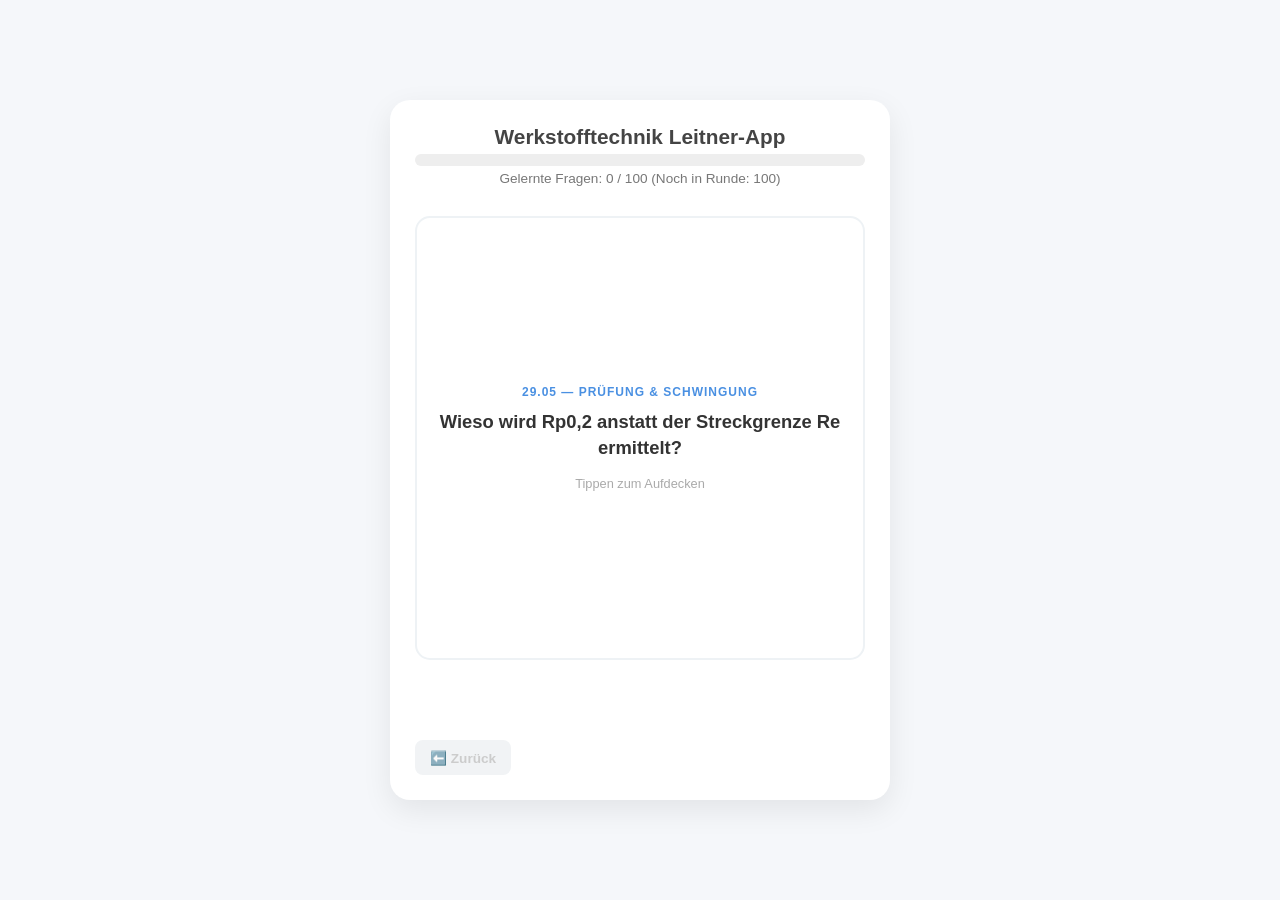
==== commit b153f1e3: "Rename WT.html to index.html" ====
--- a/index.html
+++ b/index.html
@@ -13,6 +13,7 @@
             --green: #2ecc71;
             --yellow: #f1c40f;
             --red: #e74c3c;
+            --gray: #95a5a6;
         }
         * { box-sizing: border-box; margin: 0; padding: 0; font-family: -apple-system, BlinkMacSystemFont, "Segoe UI", Roboto, sans-serif; }
         body { background-color: var(--bg-color); color: var(--text-color); display: flex; flex-direction: column; align-items: center; justify-content: center; min-height: 100vh; padding: 20px; }
@@ -22,7 +23,7 @@
         .progress-container { background: #eee; border-radius: 10px; height: 12px; width: 100%; overflow: hidden; margin-bottom: 5px; }
         .progress-bar { background: var(--primary); height: 100%; width: 0%; transition: width 0.3s ease; }
         .stats { font-size: 0.85rem; text-align: center; color: #777; }
-        .card-area { flex: 1; display: flex; align-items: center; justify-content: center; margin: 15px 0; perspective: 1000px; cursor: pointer; }
+        .card-area { flex: 1; display: flex; align-items: center; justify-content: center; margin: 15px 0; perspective: 1000px; cursor: pointer; position: relative; }
         .card { width: 100%; height: 100%; position: relative; transform-style: preserve-3d; transition: transform 0.6s; border: 2px solid #eef2f5; border-radius: 15px; background: #fff; }
         .card.flipped { transform: rotateY(180deg); }
         .card-front, .card-back { position: absolute; width: 100%; height: 100%; backface-visibility: hidden; display: flex; flex-direction: column; align-items: center; justify-content: center; padding: 20px; text-align: center; overflow-y: auto; }
@@ -31,13 +32,22 @@
         .question-text { font-size: 1.15rem; font-weight: 600; line-height: 1.4; }
         .answer-text { font-size: 1.05rem; line-height: 1.5; color: #444; }
         .hint { font-size: 0.8rem; color: #aaa; margin-top: 15px; }
-        .controls { display: flex; justify-content: space-between; gap: 10px; height: 60px; opacity: 0; pointer-events: none; transition: opacity 0.2s; }
+        
+        /* Navigations- & Feedback-Bereich */
+        .action-area { display: flex; flex-direction: column; gap: 10px; }
+        .controls { display: flex; justify-content: space-between; gap: 10px; height: 55px; opacity: 0; pointer-events: none; transition: opacity 0.2s; }
         .controls.visible { opacity: 1; pointer-events: auto; }
-        .btn { flex: 1; border: none; border-radius: 12px; color: white; font-weight: bold; font-size: 1rem; cursor: pointer; display: flex; align-items: center; justify-content: center; transition: transform 0.1s; }
+        .btn { border: none; border-radius: 12px; color: white; font-weight: bold; font-size: 0.95rem; cursor: pointer; display: flex; align-items: center; justify-content: center; transition: transform 0.1s; }
         .btn:active { transform: scale(0.95); }
+        .feedback-btn { flex: 1; }
         .btn-red { background-color: var(--red); }
         .btn-yellow { background-color: var(--yellow); color: #333; }
         .btn-green { background-color: var(--green); }
+        
+        .nav-container { display: flex; justify-content: flex-start; height: 35px; }
+        .btn-back { background-color: #e0e6ed; color: #555; padding: 0 15px; font-size: 0.85rem; border-radius: 8px; }
+        .btn-back:disabled { background-color: #f1f3f5; color: #ccc; cursor: not-allowed; }
+
         .end-screen { text-align: center; display: none; flex-direction: column; align-items: center; justify-content: center; height: 100%; }
         .end-screen h2 { color: var(--green); margin-bottom: 15px; }
         .restart-btn { background: var(--primary); border: none; color: white; padding: 12px 25px; border-radius: 10px; font-weight: bold; margin-top: 20px; cursor: pointer; }
@@ -74,10 +84,16 @@
         </div>
     </div>
 
-    <div class="controls" id="controls">
-        <button class="btn btn-red" onclick="handleFeedback('red', event)">🔴 Unsicher</button>
-        <button class="btn btn-yellow" onclick="handleFeedback('yellow', event)">🟡 Neutral</button>
-        <button class="btn btn-green" onclick="handleFeedback('green', event)">🟢 Sicher</button>
+    <div class="action-area">
+        <div class="controls" id="controls">
+            <button class="btn feedback-btn btn-red" onclick="handleFeedback('red', event)">🔴 Unsicher</button>
+            <button class="btn feedback-btn btn-yellow" onclick="handleFeedback('yellow', event)">🟡 Neutral</button>
+            <button class="btn feedback-btn btn-green" onclick="handleFeedback('green', event)">🟢 Sicher</button>
+        </div>
+        
+        <div class="nav-container">
+            <button class="btn btn-back" id="backBtn" onclick="goBack(event)" disabled>⬅️ Zurück</button>
+        </div>
     </div>
 </div>
 
@@ -125,7 +141,7 @@
         { cat: "24.04 — Verfestigung", q: "Wie überwindet eine Versetzung ein Teilchen und welche werden geschnitten/umgangen?", a: "Schneiden: Kleine, kohärente Teilchen werden glatt durchschnitten.<br>Umgang (Orowan): Große, inkohärente Teilchen werden umgangen; Versetzung hinterlässt einen Versetzungsring." },
 
         // 08.05.2026
-        { cat: "08.05 — Gefüge & Wärme", q: "Verfahren des Ätzens und Auswirkung auf das Schliffbild:", a: "Komponentenätzung: Greift Korngrenzen stärker an; Vertiefungen streuen Licht -> erscheinen dunkel.<br>Kornflächenätzung: Färbt Körner je nach Orientierung unterschiedlich (Hell-Dunkel-Kontraste)." },
+        { cat: "08.05 — Gefüge & Wärme", q: "Verfahren des Ätzens und Auswirkung auf das Schliffbild:", a: "Korngrenzenätzung: Greift Korngrenzen stärker an; Vertiefungen streuen Licht -> erscheinen dunkel.<br>Kornflächenätzung: Färbt Körner je nach Orientierung unterschiedlich (Hell-Dunkel-Kontraste)." },
         { cat: "08.05 — Gefüge & Wärme", q: "Formmerkmale von Martensit:", a: "Nadeliges, nadelförmig-verzweigtes oder plattenförmiges Gefügebild ('Strohmatte')." },
         { cat: "08.05 — Gefüge & Wärme", q: "Prinzip der Entstehung von Martensit:", a: "Austenit (kfz) wird extrem schnell (über kritischer Abkühlgeschwindigkeit) abgeschreckt. Keine Zeit für Kohlenstoffdiffusion. Gitter klappt schlagartig in verzerrtes, tetragonales krz-Gitter um." },
         { cat: "08.05 — Gefüge & Wärme", q: "Mechanische Eigenschaften von Martensit:", a: "Extrem hohe Härte und Zugfestigkeit, jedoch sehr spröde und geringe Zähigkeit (hohe Rissanfälligkeit)." },
@@ -171,10 +187,41 @@
         { cat: "05.06 — Legierung & Eisen", q: "Warum kommt es bei der Austenitumwandlung zur Volumenänderung?", a: "Weil sich die Kristallstruktur ändert: Dicht gepackter Austenit (kfz, 74%) wandelt sich in weniger dichten Ferrit (krz, 68%) um. Gitter dehnt sich beim Abkühlen aus." },
         { cat: "05.06 — Legierung & Eisen", q: "Einfluss des C-Gehalts auf Schmelzpunkt und Austenitgebiet:", a: "Mehr C senkt den Schmelzpunkt (bis Eutektikum bei 1147&deg;C). Das Austenitgebiet wird zu niedrigeren Temperaturen hin erweitert (bis 727&deg;C)." },
         { cat: "05.06 — Legierung & Eisen", q: "Drei gängige Verfahren der Wärmebehandlung:", a: "Normalglühen, Härten, Rekristallisationsglühen (oder Vergüten)." },
-        { cat: "05.06 — Legierung & Eisen", q: "Was versteht man unter dem Vergüten von Stahl?", a: "Kombinierte Wärmebehandlung aus Härten (Abkühlen zu Martensit) mit anschließendem Anlassen auf hohe Temperaturen (> 500&deg;C) für optimale Festigkeit + Zähigkeit." }
+        { cat: "05.06 — Legierung & Eisen", q: "Was versteht man unter dem Vergüten von Stahl?", a: "Kombinierte Wärmebehandlung aus Härten (Abkühlen zu Martensit) mit anschließendem Anlassen auf hohe Temperaturen (> 500&deg;C) für optimale Festigkeit + Zähigkeit." },
+
+        // 12.06.2026
+        { cat: "12.06 — Umwandlung & Stähle", q: "Woraus besteht Perlit?", a: "Aus abwechselnden Lamellen von Ferrit (&alpha;-Eisen) und Zementit (Fe3C)." },
+        { cat: "12.06 — Umwandlung & Stähle", q: "Wohin verschieben sich Knick- und Haltepunkte in den Abkühlkurven bei beschleunigter Abkühlung?", a: "Zu niedrigeren Temperaturen und kürzeren Zeiten." },
+        { cat: "12.06 — Umwandlung & Stähle", q: "Wie organisiert sich das Atomgitter des Stahls bei martensitischer Umwandlung (ohne Diffusion)?", a: "Das kubisch-flächenzentrierte (kfz) Gitter klappt durch schlagartige Scherung in ein verzerrtes, tetragonal-raumzentriertes Gitter (Martensit) um." },
+        { cat: "12.06 — Umwandlung & Stähle", q: "Wie verändert sich der Kohlenstoffgehalt im verbleibenden Austenit während der Phase der Ferritbildung beim Abkühlen (C45)?", a: "Durch die Ausscheidung von kohlenstoffarmem Ferrit reichert sich der verbleibende Austenit entlang der Eutektoidalen im EK-Diagramm mit C an, bis er 0,77% C erreicht." },
+        { cat: "12.06 — Umwandlung & Stähle", q: "Welche zwei Bedingungen müssen hinsichtlich des Temperatur-Zeit-Verlaufs beim Abkühlen erfüllt sein, damit Martensit entsteht?", a: "Das Überschreiten der kritischen Abkühlgeschwindigkeit und das Unterschreiten der Martensitstarttemperatur (M_s)." },
+        { cat: "12.06 — Umwandlung & Stähle", q: "Worum handelt es sich bei C45 und was bedeutet die Zahl?", a: "Ein unlegierter Qualitätsstahl; die Zahl steht für einen mittleren Kohlenstoffgehalt von 0,45%." },
+        { cat: "12.06 — Umwandlung & Stähle", q: "Worum handelt es sich bei S235 und welche Bedeutung hat die Zahl?", a: "Ein unlegierter Baustahl (S = Structural Steel) mit einer Mindeststreckgrenze von 235 MPa." },
+        { cat: "12.06 — Umwandlung & Stähle", q: "Zu welcher Werkstoffgruppe gehört X38CrMoV5-1?", a: "Zu den hochlegierten Werkzeugstählen (Warmarbeitsstahl)." },
+
+        // 16.06.2026
+        { cat: "16.06 — Leicht- & Schwermetalle", q: "Auf welche Arten können Teilchen in die Grundmatrix eines metallischen Werkstoffs integriert sein?", a: "Kohärent (kontinuierlicher Gitterübergang), teilkohärent (stellenweise passend) und inkohärent (kein Gitterzusammenhang)." },
+        { cat: "16.06 — Leicht- & Schwermetalle", q: "Nennen Sie 3 typische Leichtmetalle:", a: "Aluminium (Al), Magnesium (Mg) und Titan (Ti)." },
+        { cat: "16.06 — Leicht- & Schwermetalle", q: "Welche Verfestigungsmechanismen gibt es bei Aluminiumlegierungen?", a: "Mischkristallverfestigung, Kaltverfestigung, Feinkornhärtung und Ausscheidungsverfestigung." },
+        { cat: "16.06 — Leicht- & Schwermetalle", q: "Welches ist die wichtigste Art der Verfestigung bei Aluminiumlegierungen und wie funktioniert sie?", a: "Die Ausscheidungsverfestigung. Durch Lösungsglühen, Abschrecken und Auslagern entstehen fein verteilte Teilchen, welche die Versetzungsbewegung blockieren." },
+        { cat: "16.06 — Leicht- & Schwermetalle", q: "Nennen Sie 3 Schwermetalle mit typischen Anwendungen:", a: "Kupfer (Kabel/Elektrotechnik), Blei (Starterbatterien) und Wolfram (Schweißelektroden/Glühwendeln)." },
+        { cat: "16.06 — Leicht- & Schwermetalle", q: "Mit welchem Verfahren gewinnt man aus Rohkupfer hochreines Kupfer?", a: "Durch Kupferelektrolyse (elektrolytische Kupferraffination)." },
+        { cat: "16.06 — Leicht- & Schwermetalle", q: "Welche Verfestigungsmechanismen gibt es für Kupfer?", a: "Kaltverfestigung (Reckalterung/Kaltumformung), Mischkristallverfestigung (z.B. Messing/Bronze) und Korngrenzenverfestigung." },
+
+        // 18.06.2026
+        { cat: "18.06 — Kunststoffe & Keramik", q: "Nennen Sie den Namen der ersten (starken) Bindungsart und der zweiten (schwächeren) Bindungsgruppe bei Kunststoffen.", a: "Erste (starke): Atombindung / Elektronenpaarbindung (kovalente Bindung). Zweite (schwach): Van-der-Waals-Bindungen (zwischenmolekulare Kräfte)." },
+        { cat: "18.06 — Kunststoffe & Keramik", q: "Nennen Sie typische Anwendungsbeispiele für Kunststoffe:", a: "Isolationsmaterialien, Gehäusebauteile, Verpackungen, Dichtungen und Leichtbaukomponenten." },
+        { cat: "18.06 — Kunststoffe & Keramik", q: "Mit welchem Verfahren wird aus einzelnen Monomeren ein Polymer?", a: "Durch Polymersynthese (Polymerisation, Polykondensation oder Polyaddition)." },
+        { cat: "18.06 — Kunststoffe & Keramik", q: "Von welchen Eigenschaften des Aufbaus der Kunststoffe hängt deren temperaturabhängiges Verhalten ab?", a: "Vom Vernetzungsgrad der Polymerketten (linear/verzweigt vs. weit-/engmaschig vernetzt) und dem Verhältnis von amorphen zu kristallinen Bereichen." },
+        { cat: "18.06 — Kunststoffe & Keramik", q: "Wie werden Keramiken hergestellt?", a: "Durch Formgebung aus pulverförmigen Rohstoffen und anschließendes Sintern (Brennen) bei hohen Temperaturen." },
+        { cat: "18.06 — Kunststoffe & Keramik", q: "Was sind die häufigsten Bindungstypen in keramischen Werkstoffen?", a: "Ionenbindung und kovalente Bindung (Atombindung)." },
+        { cat: "18.06 — Kunststoffe & Keramik", q: "Woran erkennt man sofort in der Kurzbezeichnung eine nichtoxidische Keramik?", a: "Am Fehlen von Sauerstoff bzw. am Vorhandensein von Kohlenstoff, Stickstoff oder Bor (z.B. SiC = Siliciumcarbid, Si3N4 = Siliciumnitrid)." },
+        { cat: "18.06 — Kunststoffe & Keramik", q: "Wie sind die wichtigsten mechanischen Eigenschaften keramischer Werkstoffe?", a: "Sehr hohe Härte, extreme Druckfestigkeit, ausgeprägte Sprödigkeit und eine im Vergleich geringe Zug- und Biegezugfestigkeit." },
+        { cat: "18.06 — Kunststoffe & Keramik", q: "Was ist der wesentliche Unterschied zwischen Keramiken aus anorganischen Stoffen und Gläsern aus anorganischen Stoffen?", a: "Keramiken besitzen eine kristalline (geordnete) Struktur, während Gläser eine amorph-ungeordnete Struktur aufweisen." }
     ];
 
     let activeQueue = [];
+    let historyStack = [];
     let totalUniqueQuestions = rawQuestions.length;
     let learnedCount = 0;
     let isFlipped = false;
@@ -190,11 +237,26 @@
         try {
             const savedQueue = localStorage.getItem('wt_activeQueue');
             const savedCount = localStorage.getItem('wt_learnedCount');
-
-            // HIER IST DIE KORREKTUR: Prüft gründlich, ob der Speicher leer ist
+            const savedHistory = localStorage.getItem('wt_historyStack');
+
             if (savedQueue && savedQueue !== "[]" && savedCount !== null) {
                 activeQueue = JSON.parse(savedQueue);
                 learnedCount = parseInt(savedCount, 10);
+                if (savedHistory) historyStack = JSON.parse(savedHistory);
+
+                // Fortschrittsschutz-Logik: Fügt neue Fragen hinzu
+                rawQuestions.forEach(rawQ => {
+                    const existsInQueue = activeQueue.some(q => q.q === rawQ.q);
+                    const existsInHistory = historyStack.some(h => h.card.q === rawQ.q);
+                    
+                    if (!existsInQueue && !existsInHistory) {
+                        const randomIdx = Math.floor(Math.random() * (activeQueue.length + 1));
+                        activeQueue.splice(randomIdx, 0, rawQ);
+                    }
+                });
+                
+                totalUniqueQuestions = rawQuestions.length;
+                saveProgress();
             } else {
                 createNewSession();
             }
@@ -206,6 +268,7 @@
     function createNewSession() {
         activeQueue = [...rawQuestions];
         shuffle(activeQueue);
+        historyStack = [];
         learnedCount = 0;
         saveProgress();
     }
@@ -213,6 +276,7 @@
     function saveProgress() {
         localStorage.setItem('wt_activeQueue', JSON.stringify(activeQueue));
         localStorage.setItem('wt_learnedCount', learnedCount.toString());
+        localStorage.setItem('wt_historyStack', JSON.stringify(historyStack));
     }
 
     function initApp() {
@@ -222,6 +286,8 @@
     }
 
     function showCard() {
+        document.getElementById('backBtn').disabled = (historyStack.length === 0);
+
         if (activeQueue.length === 0) {
             document.getElementById('card').style.display = 'none';
             document.getElementById('controls').classList.remove('visible');
@@ -252,9 +318,16 @@
 
     function handleFeedback(status, event) {
         if(event) event.stopPropagation();
-        
         if (activeQueue.length === 0) return;
+
         const finishedCard = activeQueue.shift();
+
+        historyStack.push({
+            card: finishedCard,
+            action: status
+        });
+
+        if (historyStack.length > 30) historyStack.shift();
 
         if (status === 'red') {
             activeQueue.push(finishedCard);
@@ -270,6 +343,31 @@
         showCard();
     }
 
+    function goBack(event) {
+        if (event) event.stopPropagation();
+        if (historyStack.length === 0) return;
+
+        const lastAction = historyStack.pop();
+        const undoneCard = lastAction.card;
+        const undoneStatus = lastAction.action;
+
+        if (undoneStatus === 'red') {
+            const idx = activeQueue.lastIndexOf(undoneCard);
+            if (idx !== -1) activeQueue.splice(idx, 1);
+        } else if (undoneStatus === 'yellow') {
+            const idx = activeQueue.indexOf(undoneCard);
+            if (idx !== -1) activeQueue.splice(idx, 1);
+        } else if (undoneStatus === 'green') {
+            learnedCount--;
+        }
+
+        activeQueue.unshift(undoneCard);
+
+        saveProgress();
+        updateProgress();
+        showCard();
+    }
+
     function updateProgress() {
         const percentage = totalUniqueQuestions > 0 ? (learnedCount / totalUniqueQuestions) * 100 : 0;
         document.getElementById('progressBar').style.width = percentage + '%';
@@ -279,6 +377,7 @@
     function restartApp() {
         localStorage.removeItem('wt_activeQueue');
         localStorage.removeItem('wt_learnedCount');
+        localStorage.removeItem('wt_historyStack');
         createNewSession();
         updateProgress();
         showCard();
